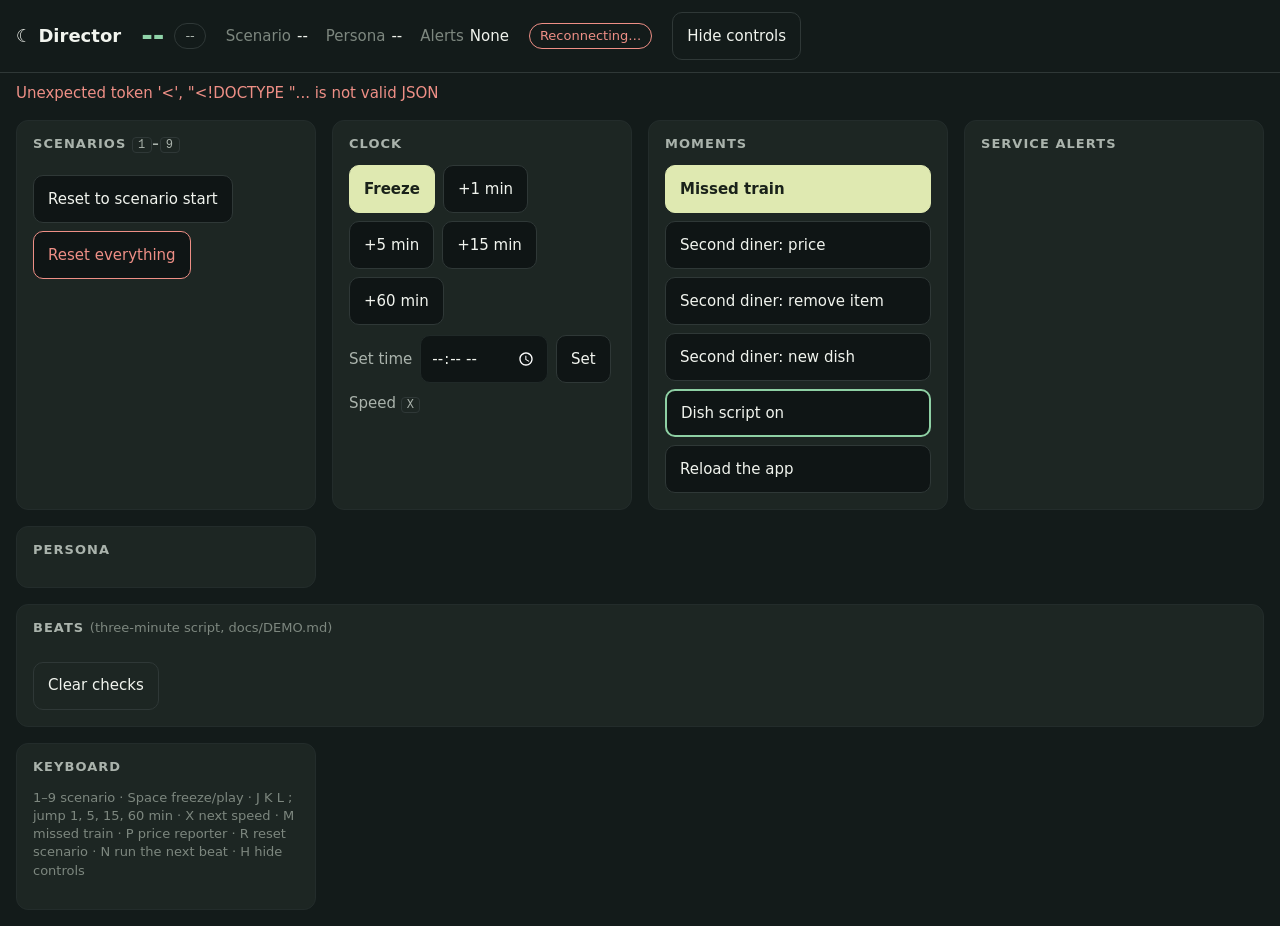
==== web/demo/index.html @ 033c7c4f "Demo mode backend and tooling for recording a video (T44) - python3 -m foodapp.demo --port 8800: sep" ====
<!doctype html>
<html lang="en" data-theme="dark">
<head>
  <meta charset="utf-8">
  <meta name="viewport" content="width=device-width, initial-scale=1">
  <meta name="robots" content="noindex">
  <title>Midnight Munch Director</title>
  <link rel="stylesheet" href="director.css">
  <script src="director.js" defer></script>
</head>
<body>
  <header class="status" aria-label="Demo status">
    <div class="brand"><span aria-hidden="true">☾</span> Director</div>
    <div class="clock"><time id="clockLabel">--</time><span id="clockMode" class="pill">--</span></div>
    <dl class="facts">
      <div><dt>Scenario</dt><dd id="scenarioName">--</dd></div>
      <div><dt>Persona</dt><dd id="personaName">--</dd></div>
      <div><dt>Alerts</dt><dd id="alertNames">None</dd></div>
    </dl>
    <span id="connection" class="pill offline" role="status">Connecting…</span>
    <button id="toggleControls" class="ghost" type="button" aria-expanded="true" aria-controls="controls"
            title="Hide or show the controls (H)">Hide controls</button>
  </header>

  <p id="hint" class="hint"></p>
  <p id="result" class="result" role="status" aria-live="polite"></p>

  <main id="controls">
    <section aria-labelledby="scenariosHeading">
      <h2 id="scenariosHeading">Scenarios <kbd>1</kbd>–<kbd>9</kbd></h2>
      <div id="scenarios" class="grid scenarios"></div>
      <div class="row">
        <button id="resetScenario" type="button" title="R">Reset to scenario start</button>
        <button id="resetEverything" class="danger" type="button">Reset everything</button>
      </div>
    </section>

    <section aria-labelledby="clockHeading">
      <h2 id="clockHeading">Clock</h2>
      <div class="row">
        <button id="playPause" class="primary" type="button" title="Space">Freeze</button>
        <button data-jump="1" type="button" title="J">+1 min</button>
        <button data-jump="5" type="button" title="K">+5 min</button>
        <button data-jump="15" type="button" title="L">+15 min</button>
        <button data-jump="60" type="button" title=";">+60 min</button>
      </div>
      <form id="setTime" class="row">
        <label for="timeInput">Set time</label>
        <input id="timeInput" type="time" step="60" required>
        <button type="submit">Set</button>
      </form>
      <div class="row" role="group" aria-label="Speed">
        <span class="label">Speed <kbd>X</kbd></span>
        <div id="speeds" class="segmented"></div>
      </div>
    </section>

    <section aria-labelledby="triggersHeading">
      <h2 id="triggersHeading">Moments</h2>
      <div class="grid">
        <button id="missedTrain" class="primary" type="button" title="M">Missed train</button>
        <button data-trigger="price-report" type="button" title="P">Second diner: price</button>
        <button data-trigger="item-removal" type="button">Second diner: remove item</button>
        <button data-trigger="community-dish" type="button">Second diner: new dish</button>
        <button id="dishScript" type="button" aria-pressed="true">Dish script on</button>
        <button data-trigger="reload-app" type="button">Reload the app</button>
      </div>
    </section>

    <section aria-labelledby="alertsHeading">
      <h2 id="alertsHeading">Service alerts</h2>
      <div id="alerts" class="grid"></div>
    </section>

    <section aria-labelledby="personasHeading">
      <h2 id="personasHeading">Persona</h2>
      <div id="personas" class="grid"></div>
      <p id="recoveryCode" class="note" hidden></p>
    </section>

    <section aria-labelledby="beatsHeading" class="beats">
      <h2 id="beatsHeading">Beats <span class="note">(three-minute script, docs/DEMO.md)</span></h2>
      <ol id="beats"></ol>
      <button id="clearBeats" class="ghost" type="button">Clear checks</button>
    </section>

    <section aria-labelledby="keysHeading">
      <h2 id="keysHeading">Keyboard</h2>
      <p class="note">1–9 scenario · Space freeze/play · J K L ; jump 1, 5, 15, 60 min · X next speed · M missed train ·
        P price reporter · R reset scenario · N run the next beat · H hide controls</p>
    </section>
  </main>
</body>
</html>
---- web/demo/director.css ----
:root {
  color-scheme: dark;
  --bg: #131b1a;
  --surface: #1d2623;
  --border: #232c2b;
  --chip: #2f3837;
  --input: #0f1515;
  --text: #f1f4ee;
  --muted: #aab3ac;
  --faint: #7d877f;
  --lime: #dfe9b1;
  --on-lime: #1a221a;
  --mint: #8ed0a4;
  --green: #8fd3a8;
  --coral: #ee8f86;
  --yellow: #e3d37a;
  --radius: 12px;
  font-family: Inter, system-ui, -apple-system, "Segoe UI", sans-serif;
}

* { box-sizing: border-box; }

body {
  margin: 0;
  background: var(--bg);
  color: var(--text);
  font-size: 15px;
  line-height: 1.4;
}

.status {
  position: sticky;
  top: 0;
  z-index: 2;
  display: flex;
  flex-wrap: wrap;
  align-items: center;
  gap: 12px 20px;
  padding: 12px 16px;
  background: var(--bg);
  border-bottom: 1px solid var(--chip);
}

.brand { font-weight: 600; font-size: 18px; }
.clock { display: flex; align-items: center; gap: 10px; }
.clock time { font-size: 28px; font-weight: 600; font-variant-numeric: tabular-nums; color: var(--green); }
.facts { display: flex; flex-wrap: wrap; gap: 4px 18px; margin: 0; }
.facts div { display: flex; gap: 6px; }
.facts dt { color: var(--faint); }
.facts dd { margin: 0; }

.pill {
  display: inline-block;
  padding: 3px 10px;
  border: 1px solid var(--chip);
  border-radius: 999px;
  color: var(--muted);
  font-size: 13px;
}
.pill.running { color: var(--on-lime); background: var(--lime); border-color: var(--lime); }
.pill.offline { color: var(--coral); border-color: var(--coral); }
.pill.online { color: var(--green); border-color: var(--green); }

.hint, .result { margin: 10px 16px 0; color: var(--muted); }
.result:not(:empty) { color: var(--text); }
.result.error { color: var(--coral); }

main {
  display: grid;
  grid-template-columns: repeat(auto-fit, minmax(300px, 1fr));
  gap: 16px;
  padding: 16px;
}
main[hidden] { display: none; }

section {
  background: var(--surface);
  border: 1px solid var(--border);
  border-radius: var(--radius);
  padding: 14px 16px 16px;
}

h2 {
  margin: 0 0 12px;
  font-size: 13px;
  font-weight: 600;
  letter-spacing: .08em;
  text-transform: uppercase;
  color: var(--muted);
}
h2 .note { text-transform: none; letter-spacing: 0; font-weight: 400; }

.grid { display: grid; grid-template-columns: repeat(auto-fill, minmax(130px, 1fr)); gap: 8px; }
.grid.scenarios { grid-template-columns: repeat(auto-fill, minmax(150px, 1fr)); }
.row { display: flex; flex-wrap: wrap; align-items: center; gap: 8px; margin-top: 10px; }
.label, label { color: var(--muted); }

button, input {
  font: inherit;
  min-height: 48px;
  border-radius: 10px;
}

button {
  padding: 8px 14px;
  border: 1px solid var(--chip);
  background: var(--input);
  color: var(--text);
  cursor: pointer;
  text-align: left;
}
button:hover { border-color: var(--mint); }
button.primary { background: var(--lime); color: var(--on-lime); border-color: var(--lime); font-weight: 600; }
button.danger { border-color: var(--coral); color: var(--coral); }
button.ghost { background: transparent; }
button[aria-pressed="true"], button.active { border: 2px solid var(--mint); }
button:disabled { opacity: .5; cursor: progress; }
button .number { display: inline-block; min-width: 1.4em; color: var(--lime); font-weight: 600; }
button small { display: block; color: var(--faint); font-size: 12px; }

input {
  padding: 8px 10px;
  border: 1px solid #202928;
  background: var(--input);
  color: var(--text);
}

.segmented { display: inline-flex; gap: 4px; }
.segmented button { min-width: 56px; text-align: center; border-radius: 999px; }

:focus-visible { outline: 2px solid var(--lime); outline-offset: 2px; }

kbd {
  padding: 0 5px;
  border: 1px solid var(--chip);
  border-radius: 4px;
  font: 12px ui-monospace, SFMono-Regular, Menlo, monospace;
  color: var(--muted);
}

.note { color: var(--faint); font-size: 13px; }

.beats { grid-column: 1 / -1; }
.beats ol { margin: 0 0 12px; padding: 0; list-style: none; display: grid; gap: 6px; }
.beats li {
  display: flex;
  align-items: center;
  gap: 10px;
  padding: 6px 10px;
  border: 1px solid var(--border);
  border-radius: 10px;
}
.beats li.next { border: 2px solid var(--mint); }
.beats li.done { opacity: .55; }
.beats li .time { color: var(--yellow); font-variant-numeric: tabular-nums; min-width: 3.5em; }
.beats li label { flex: 1; color: var(--text); display: flex; gap: 10px; align-items: center; min-height: 40px; }
.beats li input { min-height: 20px; width: 20px; accent-color: var(--lime); }
.beats li button { min-height: 40px; }

@media (prefers-reduced-motion: no-preference) {
  button { transition: border-color .15s; }
}

@media (max-width: 480px) {
  .clock time { font-size: 22px; }
  main { padding: 12px; }
}
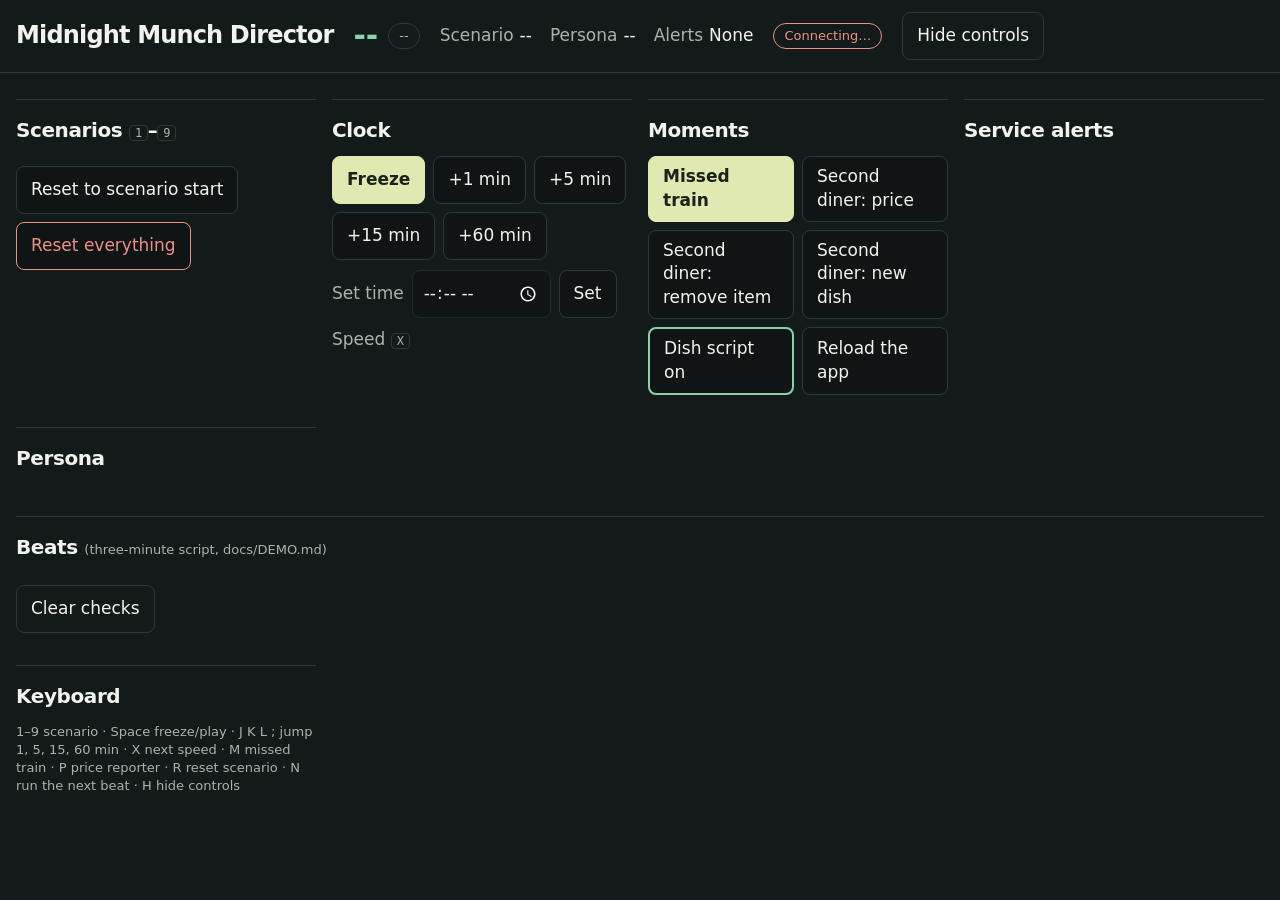
==== commit 13ee56ab: "Refine Midnight Munch's night interface" ====
--- a/web/demo/index.html
+++ b/web/demo/index.html
@@ -10,7 +10,7 @@
 </head>
 <body>
   <header class="status" aria-label="Demo status">
-    <div class="brand"><span aria-hidden="true">☾</span> Director</div>
+    <div class="brand">Midnight Munch Director</div>
     <div class="clock"><time id="clockLabel">--</time><span id="clockMode" class="pill">--</span></div>
     <dl class="facts">
       <div><dt>Scenario</dt><dd id="scenarioName">--</dd></div>
--- a/web/demo/director.css
+++ b/web/demo/director.css
@@ -7,15 +7,17 @@
   --input: #0f1515;
   --text: #f1f4ee;
   --muted: #aab3ac;
-  --faint: #7d877f;
+  --faint: #aab3ac;
   --lime: #dfe9b1;
   --on-lime: #1a221a;
   --mint: #8ed0a4;
   --green: #8fd3a8;
   --coral: #ee8f86;
   --yellow: #e3d37a;
-  --radius: 12px;
-  font-family: Inter, system-ui, -apple-system, "Segoe UI", sans-serif;
+  --radius: 8px;
+  --target: 48px;
+  --motion: 150ms ease-out;
+  font-family: ui-sans-serif, "SF Pro", system-ui, -apple-system, "Segoe UI", sans-serif;
 }
 
 * { box-sizing: border-box; }
@@ -24,7 +26,7 @@
   margin: 0;
   background: var(--bg);
   color: var(--text);
-  font-size: 15px;
+  font-size: 17px;
   line-height: 1.4;
 }
 
@@ -41,9 +43,9 @@
   border-bottom: 1px solid var(--chip);
 }
 
-.brand { font-weight: 600; font-size: 18px; }
+.brand { font-weight: 750; font-size: 24px; letter-spacing: -.035em; }
 .clock { display: flex; align-items: center; gap: 10px; }
-.clock time { font-size: 28px; font-weight: 600; font-variant-numeric: tabular-nums; color: var(--green); }
+.clock time { font-size: 30px; font-weight: 800; font-variant-numeric: lining-nums tabular-nums; font-feature-settings: "lnum" 1, "tnum" 1; color: var(--green); }
 .facts { display: flex; flex-wrap: wrap; gap: 4px 18px; margin: 0; }
 .facts div { display: flex; gap: 6px; }
 .facts dt { color: var(--faint); }
@@ -67,26 +69,22 @@
 
 main {
   display: grid;
-  grid-template-columns: repeat(auto-fit, minmax(300px, 1fr));
+  grid-template-columns: repeat(auto-fit, minmax(min(100%, 300px), 1fr));
   gap: 16px;
   padding: 16px;
 }
 main[hidden] { display: none; }
 
 section {
-  background: var(--surface);
-  border: 1px solid var(--border);
-  border-radius: var(--radius);
-  padding: 14px 16px 16px;
+  border-top: 1px solid var(--chip);
+  padding: 16px 0;
 }
 
 h2 {
   margin: 0 0 12px;
-  font-size: 13px;
-  font-weight: 600;
-  letter-spacing: .08em;
-  text-transform: uppercase;
-  color: var(--muted);
+  font-size: 20px;
+  font-weight: 700;
+  letter-spacing: -.02em;
 }
 h2 .note { text-transform: none; letter-spacing: 0; font-weight: 400; }
 
@@ -97,8 +95,8 @@
 
 button, input {
   font: inherit;
-  min-height: 48px;
-  border-radius: 10px;
+  min-height: var(--target);
+  border-radius: var(--radius);
 }
 
 button {
@@ -109,6 +107,7 @@
   cursor: pointer;
   text-align: left;
 }
+button:active:not(:disabled) { filter: brightness(.86); }
 button:hover { border-color: var(--mint); }
 button.primary { background: var(--lime); color: var(--on-lime); border-color: var(--lime); font-weight: 600; }
 button.danger { border-color: var(--coral); color: var(--coral); }
@@ -147,18 +146,17 @@
   align-items: center;
   gap: 10px;
   padding: 6px 10px;
-  border: 1px solid var(--border);
-  border-radius: 10px;
+  border-bottom: 1px solid var(--chip);
 }
-.beats li.next { border: 2px solid var(--mint); }
+.beats li.next { border-left: 2px solid var(--mint); }
 .beats li.done { opacity: .55; }
-.beats li .time { color: var(--yellow); font-variant-numeric: tabular-nums; min-width: 3.5em; }
-.beats li label { flex: 1; color: var(--text); display: flex; gap: 10px; align-items: center; min-height: 40px; }
+.beats li .time { color: var(--yellow); font-variant-numeric: lining-nums tabular-nums; font-feature-settings: "lnum" 1, "tnum" 1; min-width: 3.5em; }
+.beats li label { flex: 1; color: var(--text); display: flex; gap: 10px; align-items: center; min-height: var(--target); }
 .beats li input { min-height: 20px; width: 20px; accent-color: var(--lime); }
-.beats li button { min-height: 40px; }
+.beats li button { min-height: var(--target); }
 
 @media (prefers-reduced-motion: no-preference) {
-  button { transition: border-color .15s; }
+  button { transition: filter var(--motion), border-color var(--motion); }
 }
 
 @media (max-width: 480px) {
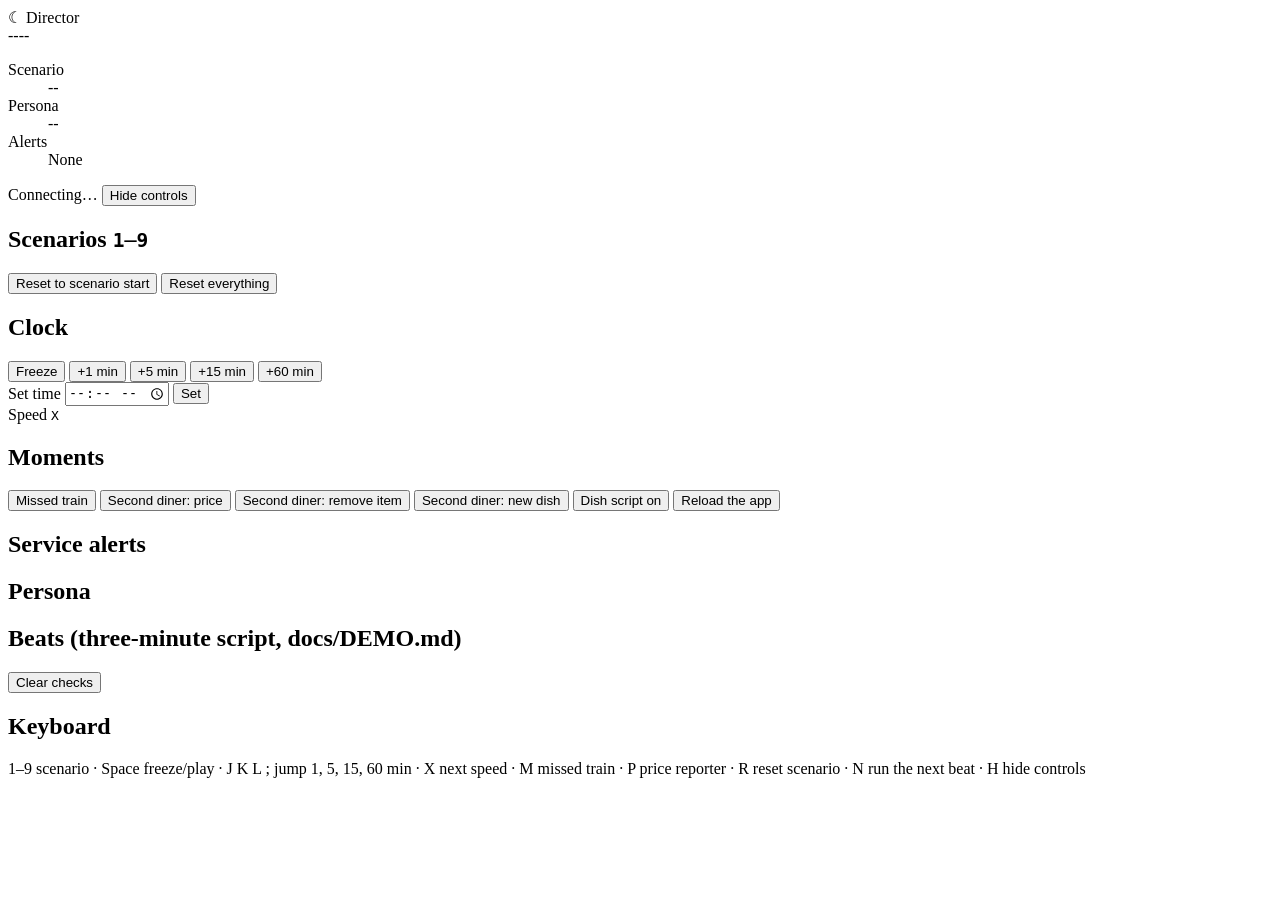
==== commit d764b142: "Demo: /demo redirects to /demo/, panel assets use absolute paths Co-Authored-By: Claude Sonnet 5.5 <" ====
--- a/web/demo/index.html
+++ b/web/demo/index.html
@@ -5,12 +5,12 @@
   <meta name="viewport" content="width=device-width, initial-scale=1">
   <meta name="robots" content="noindex">
   <title>Midnight Munch Director</title>
-  <link rel="stylesheet" href="director.css">
-  <script src="director.js" defer></script>
+  <link rel="stylesheet" href="/demo/director.css">
+  <script src="/demo/director.js" defer></script>
 </head>
 <body>
   <header class="status" aria-label="Demo status">
-    <div class="brand">Midnight Munch Director</div>
+    <div class="brand"><span aria-hidden="true">☾</span> Director</div>
     <div class="clock"><time id="clockLabel">--</time><span id="clockMode" class="pill">--</span></div>
     <dl class="facts">
       <div><dt>Scenario</dt><dd id="scenarioName">--</dd></div>
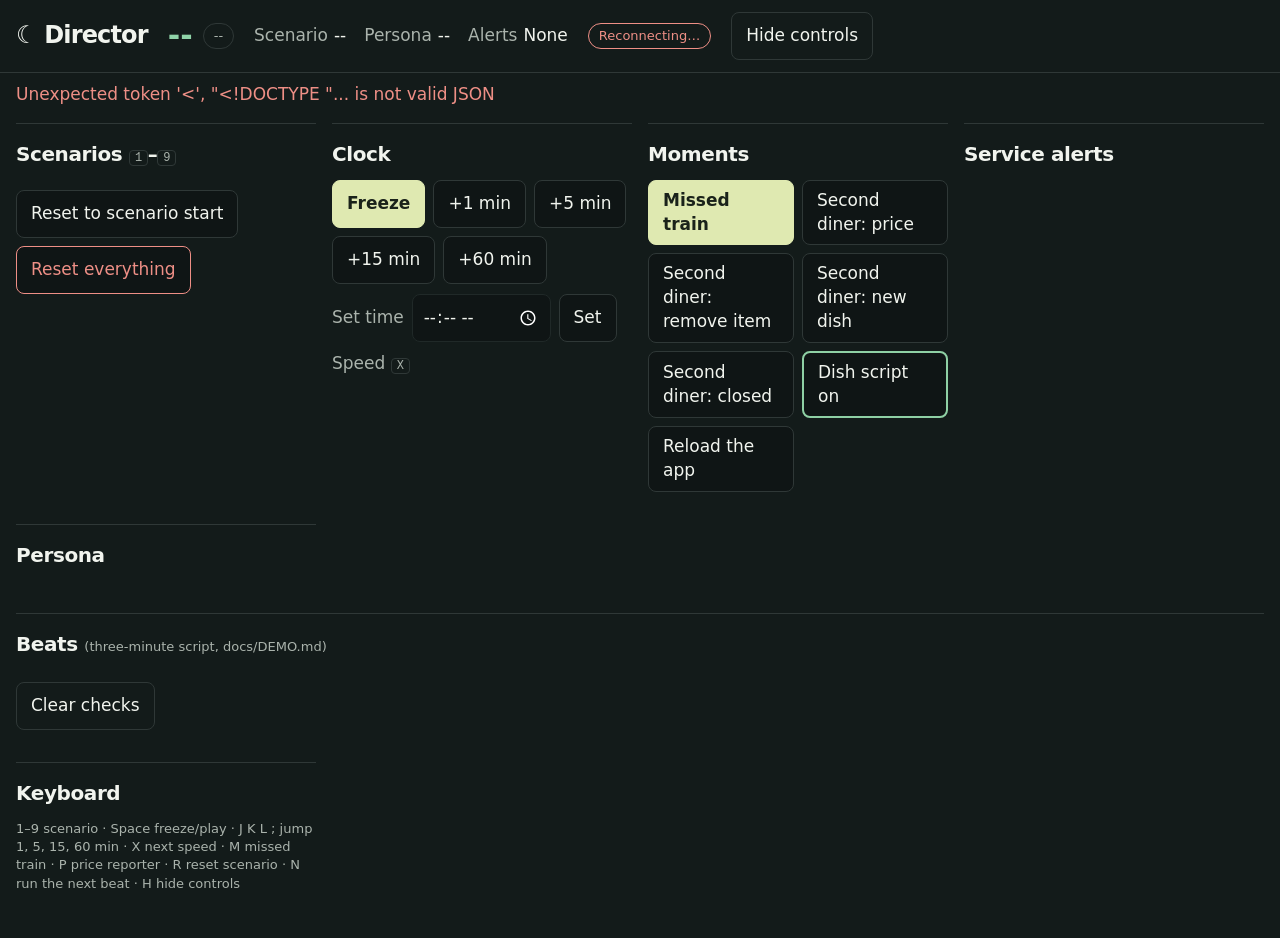
==== commit 68309b44: "Restaurant reports and developer controls (Round 32) Ports aajinkya's community reports and develope" ====
--- a/web/demo/index.html
+++ b/web/demo/index.html
@@ -5,8 +5,8 @@
   <meta name="viewport" content="width=device-width, initial-scale=1">
   <meta name="robots" content="noindex">
   <title>Midnight Munch Director</title>
-  <link rel="stylesheet" href="/demo/director.css">
-  <script src="/demo/director.js" defer></script>
+  <link rel="stylesheet" href="director.css">
+  <script src="director.js" defer></script>
 </head>
 <body>
   <header class="status" aria-label="Demo status">
@@ -62,6 +62,7 @@
         <button data-trigger="price-report" type="button" title="P">Second diner: price</button>
         <button data-trigger="item-removal" type="button">Second diner: remove item</button>
         <button data-trigger="community-dish" type="button">Second diner: new dish</button>
+        <button data-trigger="place-closed" type="button">Second diner: closed</button>
         <button id="dishScript" type="button" aria-pressed="true">Dish script on</button>
         <button data-trigger="reload-app" type="button">Reload the app</button>
       </div>
--- a/web/demo/director.css
+++ b/web/demo/director.css
@@ -0,0 +1,165 @@
+:root {
+  color-scheme: dark;
+  --bg: #131b1a;
+  --surface: #1d2623;
+  --border: #232c2b;
+  --chip: #2f3837;
+  --input: #0f1515;
+  --text: #f1f4ee;
+  --muted: #aab3ac;
+  --faint: #aab3ac;
+  --lime: #dfe9b1;
+  --on-lime: #1a221a;
+  --mint: #8ed0a4;
+  --green: #8fd3a8;
+  --coral: #ee8f86;
+  --yellow: #e3d37a;
+  --radius: 8px;
+  --target: 48px;
+  --motion: 150ms ease-out;
+  font-family: ui-sans-serif, "SF Pro", system-ui, -apple-system, "Segoe UI", sans-serif;
+}
+
+* { box-sizing: border-box; }
+
+body {
+  margin: 0;
+  background: var(--bg);
+  color: var(--text);
+  font-size: 17px;
+  line-height: 1.4;
+}
+
+.status {
+  position: sticky;
+  top: 0;
+  z-index: 2;
+  display: flex;
+  flex-wrap: wrap;
+  align-items: center;
+  gap: 12px 20px;
+  padding: 12px 16px;
+  background: var(--bg);
+  border-bottom: 1px solid var(--chip);
+}
+
+.brand { font-weight: 750; font-size: 24px; letter-spacing: -.035em; }
+.clock { display: flex; align-items: center; gap: 10px; }
+.clock time { font-size: 30px; font-weight: 800; font-variant-numeric: lining-nums tabular-nums; font-feature-settings: "lnum" 1, "tnum" 1; color: var(--green); }
+.facts { display: flex; flex-wrap: wrap; gap: 4px 18px; margin: 0; }
+.facts div { display: flex; gap: 6px; }
+.facts dt { color: var(--faint); }
+.facts dd { margin: 0; }
+
+.pill {
+  display: inline-block;
+  padding: 3px 10px;
+  border: 1px solid var(--chip);
+  border-radius: 999px;
+  color: var(--muted);
+  font-size: 13px;
+}
+.pill.running { color: var(--on-lime); background: var(--lime); border-color: var(--lime); }
+.pill.offline { color: var(--coral); border-color: var(--coral); }
+.pill.online { color: var(--green); border-color: var(--green); }
+
+.hint, .result { margin: 10px 16px 0; color: var(--muted); }
+.result:not(:empty) { color: var(--text); }
+.result.error { color: var(--coral); }
+
+main {
+  display: grid;
+  grid-template-columns: repeat(auto-fit, minmax(min(100%, 300px), 1fr));
+  gap: 16px;
+  padding: 16px;
+}
+main[hidden] { display: none; }
+
+section {
+  border-top: 1px solid var(--chip);
+  padding: 16px 0;
+}
+
+h2 {
+  margin: 0 0 12px;
+  font-size: 20px;
+  font-weight: 700;
+  letter-spacing: -.02em;
+}
+h2 .note { text-transform: none; letter-spacing: 0; font-weight: 400; }
+
+.grid { display: grid; grid-template-columns: repeat(auto-fill, minmax(130px, 1fr)); gap: 8px; }
+.grid.scenarios { grid-template-columns: repeat(auto-fill, minmax(150px, 1fr)); }
+.row { display: flex; flex-wrap: wrap; align-items: center; gap: 8px; margin-top: 10px; }
+.label, label { color: var(--muted); }
+
+button, input {
+  font: inherit;
+  min-height: var(--target);
+  border-radius: var(--radius);
+}
+
+button {
+  padding: 8px 14px;
+  border: 1px solid var(--chip);
+  background: var(--input);
+  color: var(--text);
+  cursor: pointer;
+  text-align: left;
+}
+button:active:not(:disabled) { filter: brightness(.86); }
+button:hover { border-color: var(--mint); }
+button.primary { background: var(--lime); color: var(--on-lime); border-color: var(--lime); font-weight: 600; }
+button.danger { border-color: var(--coral); color: var(--coral); }
+button.ghost { background: transparent; }
+button[aria-pressed="true"], button.active { border: 2px solid var(--mint); }
+button:disabled { opacity: .5; cursor: progress; }
+button .number { display: inline-block; min-width: 1.4em; color: var(--lime); font-weight: 600; }
+button small { display: block; color: var(--faint); font-size: 12px; }
+
+input {
+  padding: 8px 10px;
+  border: 1px solid #202928;
+  background: var(--input);
+  color: var(--text);
+}
+
+.segmented { display: inline-flex; gap: 4px; }
+.segmented button { min-width: 56px; text-align: center; border-radius: 999px; }
+
+:focus-visible { outline: 2px solid var(--lime); outline-offset: 2px; }
+
+kbd {
+  padding: 0 5px;
+  border: 1px solid var(--chip);
+  border-radius: 4px;
+  font: 12px ui-monospace, SFMono-Regular, Menlo, monospace;
+  color: var(--muted);
+}
+
+.note { color: var(--faint); font-size: 13px; }
+
+.beats { grid-column: 1 / -1; }
+.beats ol { margin: 0 0 12px; padding: 0; list-style: none; display: grid; gap: 6px; }
+.beats li {
+  display: flex;
+  align-items: center;
+  gap: 10px;
+  padding: 6px 10px;
+  border-bottom: 1px solid var(--chip);
+}
+.beats li.next { border-left: 2px solid var(--mint); }
+.beats li.done { opacity: .55; }
+.beats li .time { color: var(--yellow); font-variant-numeric: lining-nums tabular-nums; font-feature-settings: "lnum" 1, "tnum" 1; min-width: 3.5em; }
+.beats li label { flex: 1; color: var(--text); display: flex; gap: 10px; align-items: center; min-height: var(--target); }
+.beats li input { min-height: 20px; width: 20px; accent-color: var(--lime); }
+.beats li button { min-height: var(--target); }
+
+@media (prefers-reduced-motion: no-preference) {
+  button { transition: filter var(--motion), border-color var(--motion); }
+}
+
+@media (max-width: 480px) {
+  .clock time { font-size: 22px; }
+  main { padding: 12px; }
+}
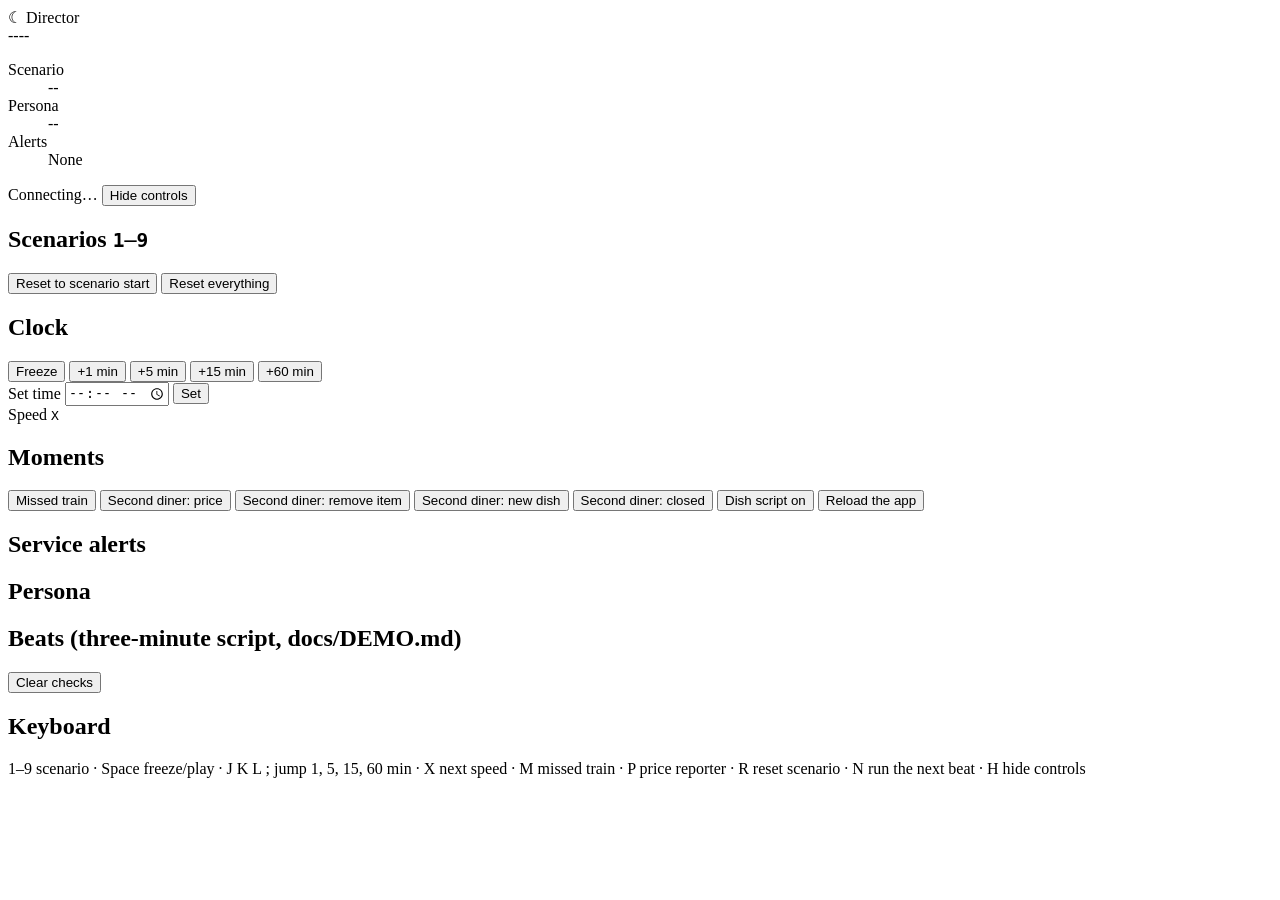
==== commit efd5e4b0: "Merge branch 'claude/devpanel' into claude/menus-new-places # Conflicts: #	docs/API.md #	docs/HANDOF" ====
--- a/web/demo/index.html
+++ b/web/demo/index.html
@@ -5,8 +5,8 @@
   <meta name="viewport" content="width=device-width, initial-scale=1">
   <meta name="robots" content="noindex">
   <title>Midnight Munch Director</title>
-  <link rel="stylesheet" href="director.css">
-  <script src="director.js" defer></script>
+  <link rel="stylesheet" href="/demo/director.css">
+  <script src="/demo/director.js" defer></script>
 </head>
 <body>
   <header class="status" aria-label="Demo status">
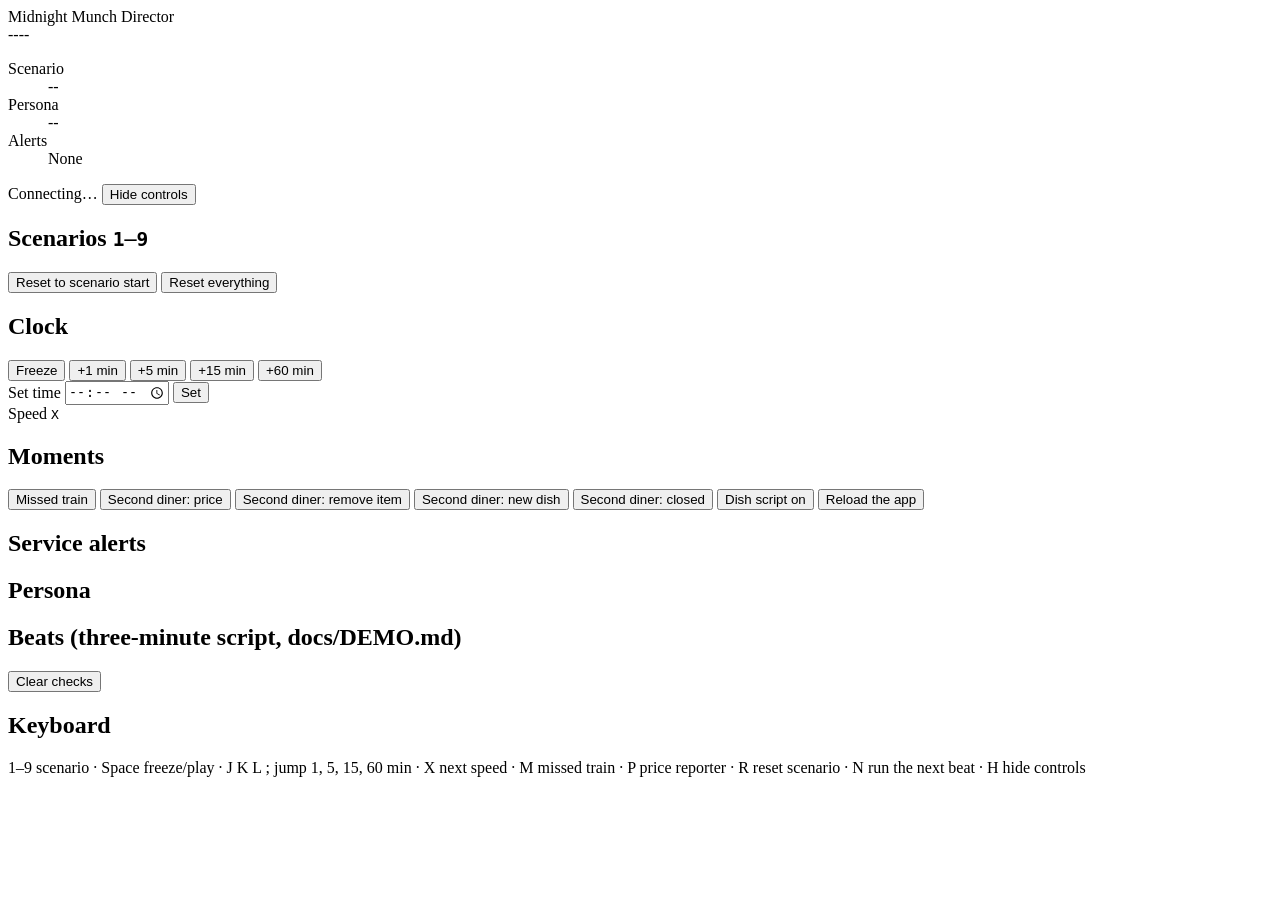
==== commit 8ea887ba: "Merge branch 'codex/T48-humandesign-commit' into claude/menus-new-places # Conflicts: #	docs/HANDOFF" ====
--- a/web/demo/index.html
+++ b/web/demo/index.html
@@ -10,7 +10,7 @@
 </head>
 <body>
   <header class="status" aria-label="Demo status">
-    <div class="brand"><span aria-hidden="true">☾</span> Director</div>
+    <div class="brand">Midnight Munch Director</div>
     <div class="clock"><time id="clockLabel">--</time><span id="clockMode" class="pill">--</span></div>
     <dl class="facts">
       <div><dt>Scenario</dt><dd id="scenarioName">--</dd></div>
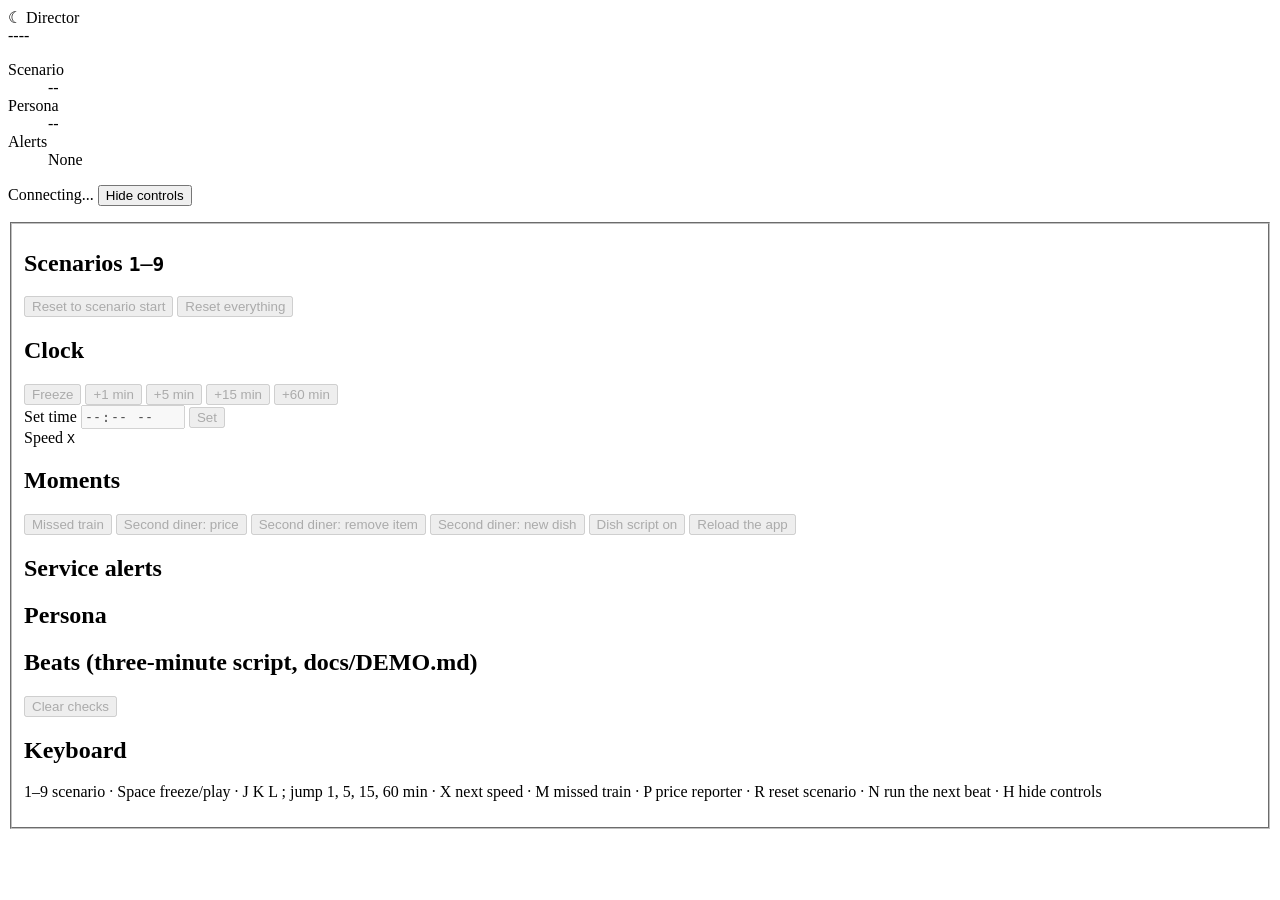
==== commit 9c6af66e: "Demo clients poll /demo/api/state instead of holding event streams; fix Director script syntax error" ====
--- a/web/demo/index.html
+++ b/web/demo/index.html
@@ -6,26 +6,28 @@
   <meta name="robots" content="noindex">
   <title>Midnight Munch Director</title>
   <link rel="stylesheet" href="/demo/director.css">
-  <script src="/demo/director.js" defer></script>
+  <script type="module" src="/demo/director.js"></script>
 </head>
 <body>
   <header class="status" aria-label="Demo status">
-    <div class="brand">Midnight Munch Director</div>
+    <div class="brand"><span aria-hidden="true">☾</span> Director</div>
     <div class="clock"><time id="clockLabel">--</time><span id="clockMode" class="pill">--</span></div>
     <dl class="facts">
       <div><dt>Scenario</dt><dd id="scenarioName">--</dd></div>
       <div><dt>Persona</dt><dd id="personaName">--</dd></div>
       <div><dt>Alerts</dt><dd id="alertNames">None</dd></div>
     </dl>
-    <span id="connection" class="pill offline" role="status">Connecting…</span>
+    <span id="connection" class="pill offline" role="status">Connecting...</span>
     <button id="toggleControls" class="ghost" type="button" aria-expanded="true" aria-controls="controls"
             title="Hide or show the controls (H)">Hide controls</button>
   </header>
 
+  <p id="connectionError" class="connection-error" role="status"></p>
   <p id="hint" class="hint"></p>
   <p id="result" class="result" role="status" aria-live="polite"></p>
 
   <main id="controls">
+    <fieldset id="controlFields" aria-label="Demo controls" disabled>
     <section aria-labelledby="scenariosHeading">
       <h2 id="scenariosHeading">Scenarios <kbd>1</kbd>–<kbd>9</kbd></h2>
       <div id="scenarios" class="grid scenarios"></div>
@@ -62,7 +64,6 @@
         <button data-trigger="price-report" type="button" title="P">Second diner: price</button>
         <button data-trigger="item-removal" type="button">Second diner: remove item</button>
         <button data-trigger="community-dish" type="button">Second diner: new dish</button>
-        <button data-trigger="place-closed" type="button">Second diner: closed</button>
         <button id="dishScript" type="button" aria-pressed="true">Dish script on</button>
         <button data-trigger="reload-app" type="button">Reload the app</button>
       </div>
@@ -90,6 +91,7 @@
       <p class="note">1–9 scenario · Space freeze/play · J K L ; jump 1, 5, 15, 60 min · X next speed · M missed train ·
         P price reporter · R reset scenario · N run the next beat · H hide controls</p>
     </section>
+    </fieldset>
   </main>
 </body>
 </html>
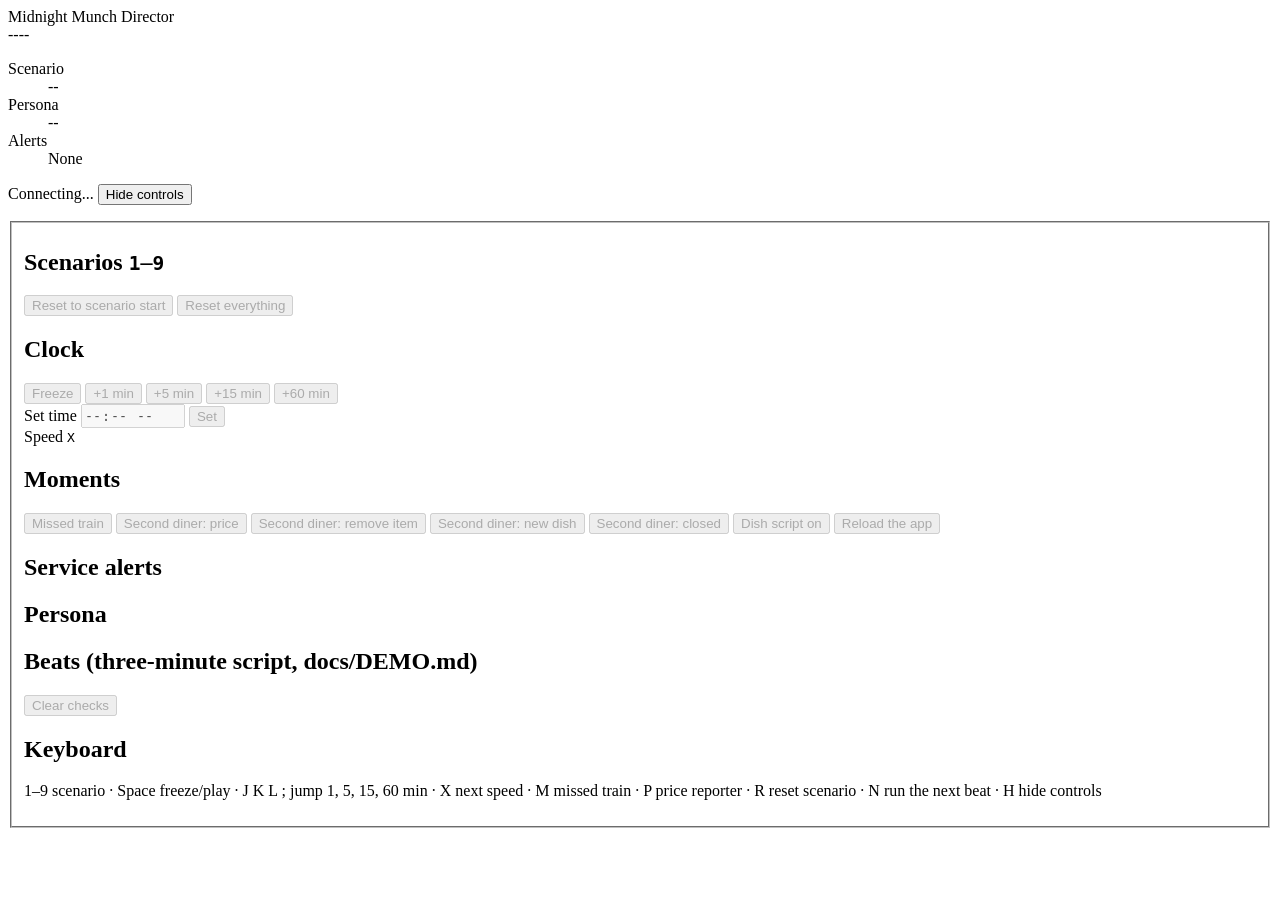
==== commit efa075df: "Merge branch 'codex/T49-demo-polling' into claude/menus-new-places" ====
--- a/web/demo/index.html
+++ b/web/demo/index.html
@@ -10,7 +10,7 @@
 </head>
 <body>
   <header class="status" aria-label="Demo status">
-    <div class="brand"><span aria-hidden="true">☾</span> Director</div>
+    <div class="brand">Midnight Munch Director</div>
     <div class="clock"><time id="clockLabel">--</time><span id="clockMode" class="pill">--</span></div>
     <dl class="facts">
       <div><dt>Scenario</dt><dd id="scenarioName">--</dd></div>
@@ -64,6 +64,7 @@
         <button data-trigger="price-report" type="button" title="P">Second diner: price</button>
         <button data-trigger="item-removal" type="button">Second diner: remove item</button>
         <button data-trigger="community-dish" type="button">Second diner: new dish</button>
+        <button data-trigger="place-closed" type="button">Second diner: closed</button>
         <button id="dishScript" type="button" aria-pressed="true">Dish script on</button>
         <button data-trigger="reload-app" type="button">Reload the app</button>
       </div>
